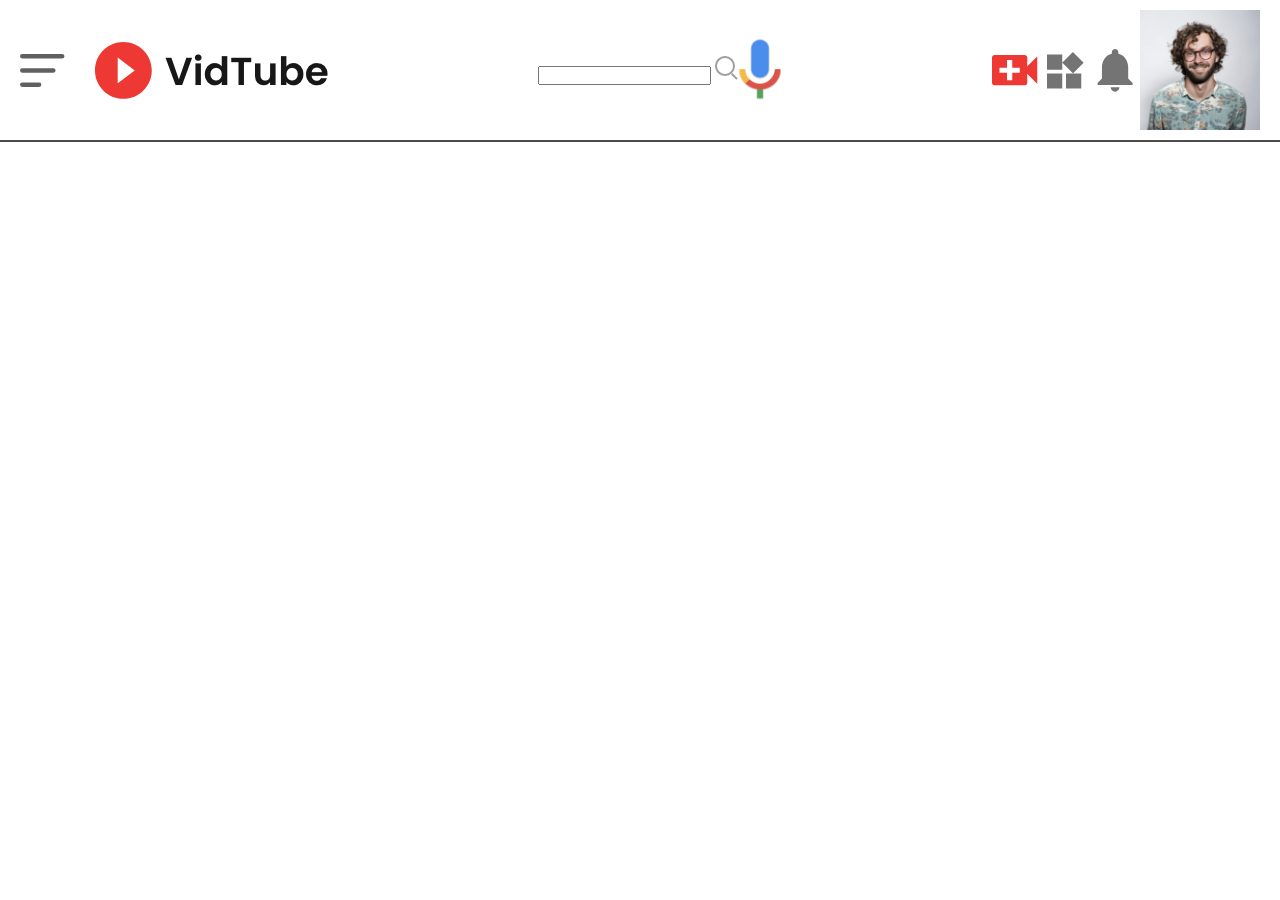
==== index.html @ 32da606e "YouVid" ====
<!doctype html>
<html lang="en">
  <head>
    <meta charset="UTF-8" />
    <meta name="viewport" content="width=device-width, initial-scale=1.0" />
    <title>YouVid</title>
    <link rel="stylesheet" href="./css/main.css" />
  </head>
  <body>
    <div class="container">
      <!-- header -->
      <header>
        <div class="logo">
          <img src="./images/menu.png" alt="" />
          <img src="./images/logo.png" alt="logo" />
        </div>

        <!-- search -->
        <div class="search">
          <div class="search_details">
            <input type="text" />
            <img src="./images/search.png" alt="" />
          </div>
          <img src="./images/voice-search.png" alt="" />
        </div>

        <div class="icons">
          <img src="./images/upload.png" alt="" />
          <img src="./images/more.png" alt="" />
          <img src="./images/notification.png" alt="" />
          <img src="./images/Jack.png" alt="" />
        </div>
      </header>
    </div>

    <script src="./js/app.js"></script>
  </body>
</html>
---- css/main.css ----
* {
  margin: 0;
  padding: 0;
  box-sizing: border-box;
}

.container {
  background-color: #fff;
}

/* Header styling */

header,
header .search,
header .icons,
header .logo {
  display: flex;
  align-items: center;
  justify-content: space-between;
}

header {
  box-shadow: 0 2px 0 0 rgba(0, 0, 0, 0.7);
  padding: 10px 20px;
}

header .logo {
  gap: 30px;
}
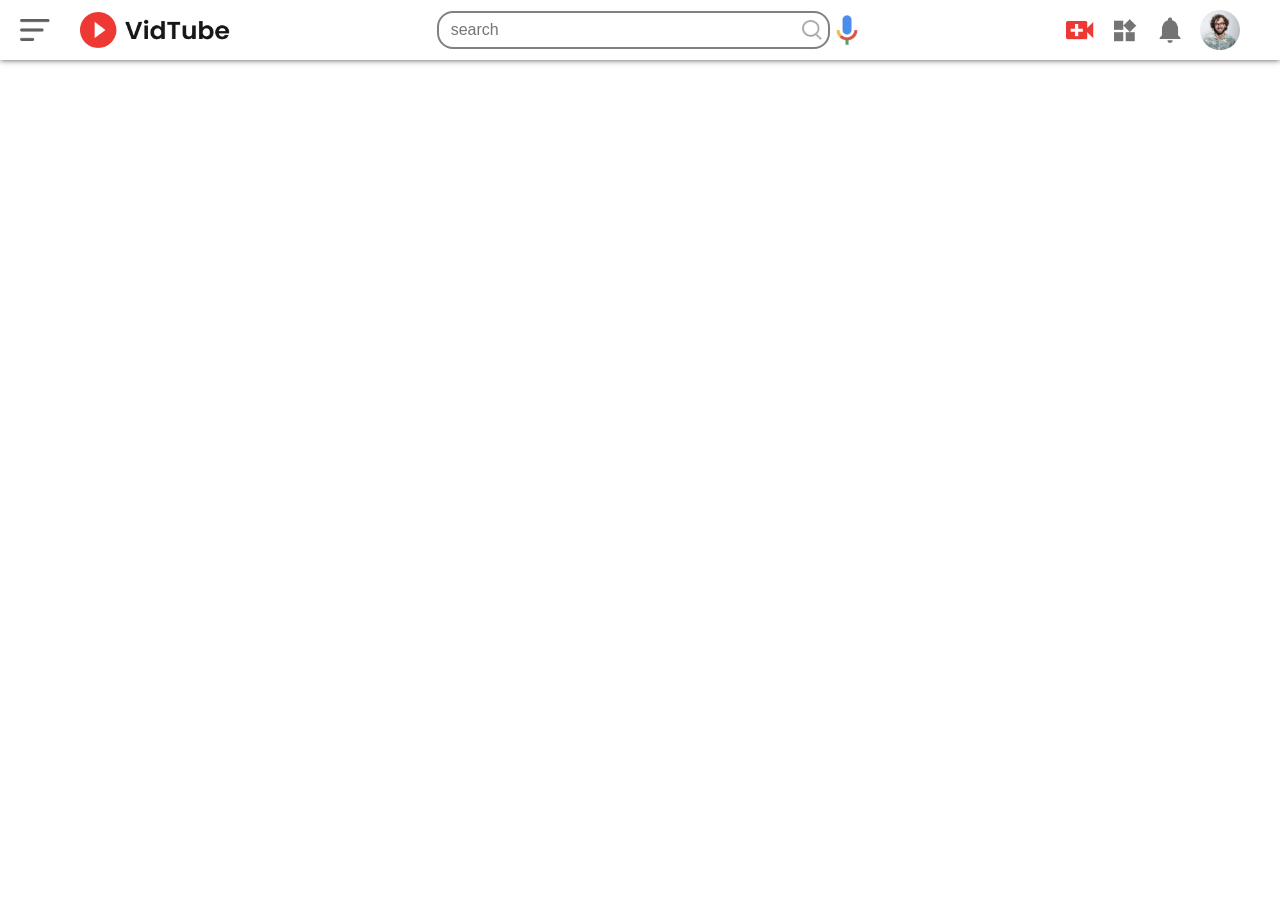
==== commit 8a307de9: "YouVid" ====
--- a/index.html
+++ b/index.html
@@ -11,24 +11,24 @@
       <!-- header -->
       <header>
         <div class="logo">
-          <img src="./images/menu.png" alt="" />
-          <img src="./images/logo.png" alt="logo" />
+          <img src="./images/menu.png" alt="" id="menu" />
+          <img src="./images/logo.png" alt="logo" id="app_logo" />
         </div>
 
         <!-- search -->
         <div class="search">
           <div class="search_details">
-            <input type="text" />
+            <input type="text" placeholder="search" />
             <img src="./images/search.png" alt="" />
           </div>
           <img src="./images/voice-search.png" alt="" />
         </div>
 
         <div class="icons">
-          <img src="./images/upload.png" alt="" />
-          <img src="./images/more.png" alt="" />
-          <img src="./images/notification.png" alt="" />
-          <img src="./images/Jack.png" alt="" />
+          <img src="./images/upload.png" alt="" class="icon_img" />
+          <img src="./images/more.png" alt="" class="icon_img" />
+          <img src="./images/notification.png" alt="" class="icon_img" />
+          <img src="./images/Jack.png" alt="" id="profile_img" />
         </div>
       </header>
     </div>
--- a/css/main.css
+++ b/css/main.css
@@ -20,10 +20,74 @@
 }
 
 header {
-  box-shadow: 0 2px 0 0 rgba(0, 0, 0, 0.7);
+  box-shadow: 0 0 6px 0 rgba(0, 0, 0, 0.7);
   padding: 10px 20px;
 }
 
 header .logo {
   gap: 30px;
 }
+
+.logo #menu {
+  width: 30px;
+  cursor: pointer;
+}
+
+.logo #app_logo {
+  width: 150px;
+  cursor: pointer;
+}
+
+header .search {
+  gap: 6px;
+  width: 34%;
+}
+
+.search .search_details {
+  width: 100%;
+  border: 2px solid grey;
+  border-radius: 16px;
+  display: flex;
+  justify-content: center;
+  align-items: center;
+  padding: 4px 6px;
+}
+
+.search_details input {
+  width: 100%;
+  border: 0;
+  outline: 0;
+  padding: 4px 6px;
+  font-size: 1rem;
+  border-radius: 16px;
+}
+
+.search_details img {
+  width: 20px;
+  cursor: pointer;
+}
+
+.search_details input::placeholder {
+  font-size: 1rem;
+}
+
+.search > img {
+  width: 22px;
+  cursor: pointer;
+}
+
+.icons #profile_img {
+  width: 40px;
+  cursor: pointer;
+  border-radius: 50%;
+}
+
+.icons .icon_img {
+  width: 30px;
+  cursor: pointer;
+}
+
+.icons {
+  gap: 15px;
+  margin-right: 20px;
+}
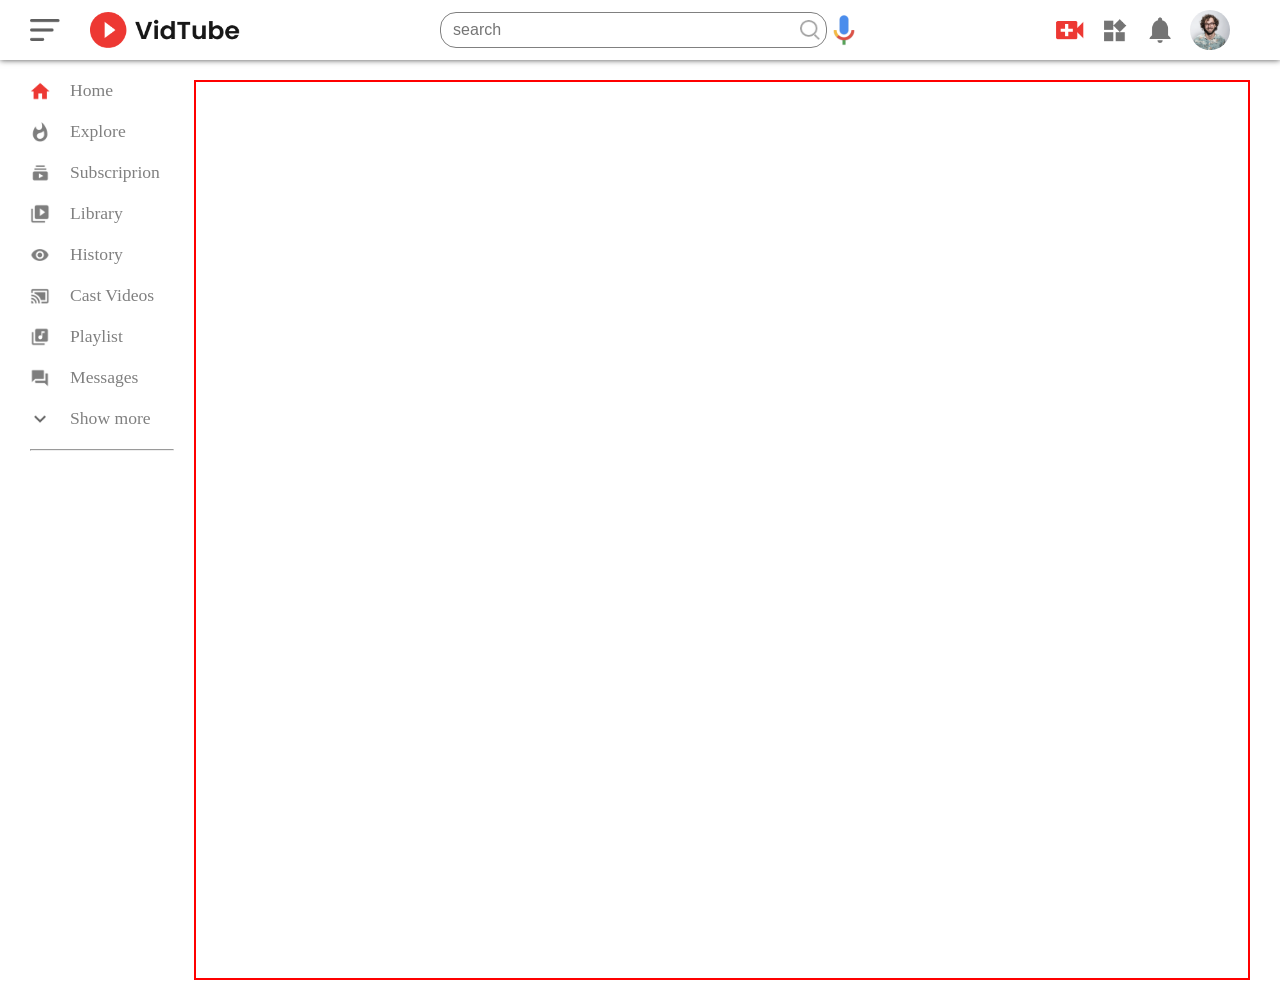
==== commit 85dc5593: "YouVid" ====
--- a/index.html
+++ b/index.html
@@ -18,7 +18,7 @@
         <!-- search -->
         <div class="search">
           <div class="search_details">
-            <input type="text" placeholder="search" />
+            <input type="search" placeholder="search" />
             <img src="./images/search.png" alt="" />
           </div>
           <img src="./images/voice-search.png" alt="" />
@@ -31,6 +31,75 @@
           <img src="./images/Jack.png" alt="" id="profile_img" />
         </div>
       </header>
+
+      <!-- main -->
+      <main>
+        <!-- sidebar -->
+        <aside>
+          <div class="top_side">
+            <ul>
+              <li>
+                <div class="top_side_details">
+                  <img src="./images/home.png" alt="" />
+                  <span>Home</span>
+                </div>
+              </li>
+              <li>
+                <div class="top_side_details">
+                  <img src="./images/explore.png" alt="" />
+                  <span>Explore</span>
+                </div>
+              </li>
+              <li>
+                <div class="top_side_details">
+                  <img src="./images/subscriprion.png" alt="" />
+                  <span>Subscriprion</span>
+                </div>
+              </li>
+              <li>
+                <div class="top_side_details">
+                  <img src="./images/library.png" alt="" />
+                  <span>Library</span>
+                </div>
+              </li>
+              <li>
+                <div class="top_side_details">
+                  <img src="./images/history.png" alt="" />
+                  <span>History</span>
+                </div>
+              </li>
+              <li>
+                <div class="top_side_details">
+                  <img src="./images/cast.png" alt="" />
+                  <span>Cast Videos</span>
+                </div>
+              </li>
+              <li>
+                <div class="top_side_details">
+                  <img src="./images/playlist.png" alt="" />
+                  <span>Playlist</span>
+                </div>
+              </li>
+              <li>
+                <div class="top_side_details">
+                  <img src="./images/messages.png" alt="" />
+                  <span>Messages</span>
+                </div>
+              </li>
+              <li>
+                <div class="top_side_details">
+                  <img src="./images/show-more.png" alt="" />
+                  <span>Show more</span>
+                </div>
+              </li>
+            </ul>
+          </div>
+          <hr />
+          <div class="subscribed"></div>
+        </aside>
+        <!-- video content display -->
+        <section></section>
+      </main>
     </div>
 
     <script src="./js/app.js"></script>
--- a/css/main.css
+++ b/css/main.css
@@ -21,7 +21,8 @@
 
 header {
   box-shadow: 0 0 6px 0 rgba(0, 0, 0, 0.7);
-  padding: 10px 20px;
+  padding: 10px 30px;
+  background-color: #fff;
 }
 
 header .logo {
@@ -45,7 +46,7 @@
 
 .search .search_details {
   width: 100%;
-  border: 2px solid grey;
+  border: 1px solid grey;
   border-radius: 16px;
   display: flex;
   justify-content: center;
@@ -59,7 +60,6 @@
   outline: 0;
   padding: 4px 6px;
   font-size: 1rem;
-  border-radius: 16px;
 }
 
 .search_details img {
@@ -91,3 +91,47 @@
   gap: 15px;
   margin-right: 20px;
 }
+
+/* main content */
+main {
+  display: flex;
+  padding: 10px 30px;
+  gap: 20px;
+  margin-top: 10px;
+}
+/* sidebar */
+aside {
+  flex-basis: 12%;
+  background-color: #fff;
+}
+
+.top_side ul {
+  list-style: none;
+}
+
+.top_side ul li {
+  padding-bottom: 20px;
+}
+
+.top_side_details {
+  display: flex;
+  align-items: center;
+  gap: 20px;
+  cursor: pointer;
+}
+
+.top_side_details > span {
+  font-size: 1.1rem;
+  color: grey;
+}
+
+.top_side .top_side_details > img {
+  width: 20px;
+}
+
+/* video content display */
+section {
+  flex-basis: 88%;
+  border: 2px solid red;
+  height: 100vh;
+}
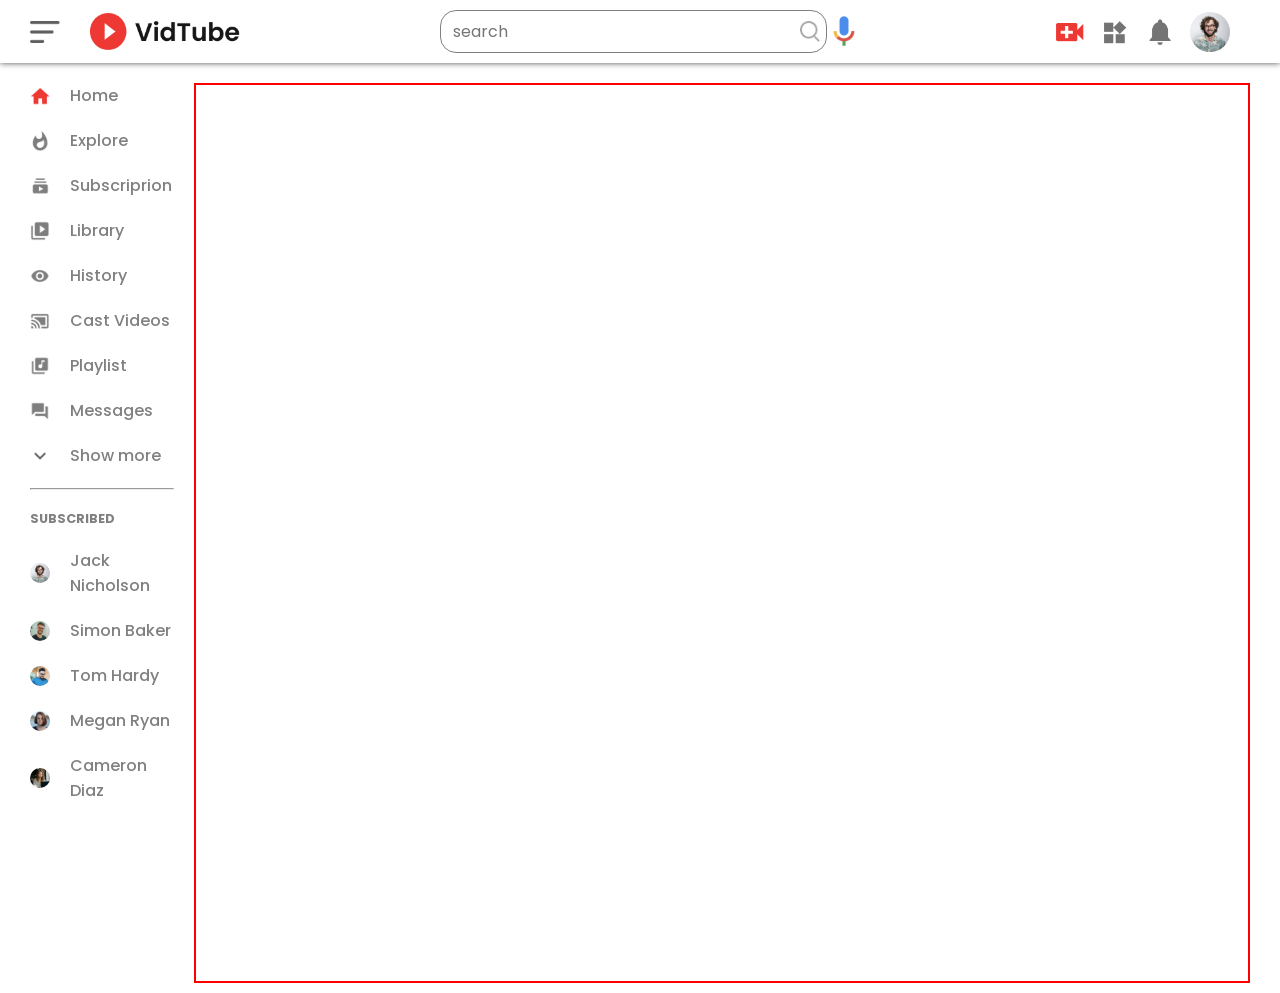
==== commit dd48d6c1: "YouVid" ====
--- a/index.html
+++ b/index.html
@@ -5,6 +5,12 @@
     <meta name="viewport" content="width=device-width, initial-scale=1.0" />
     <title>YouVid</title>
     <link rel="stylesheet" href="./css/main.css" />
+    <link rel="preconnect" href="https://fonts.googleapis.com" />
+    <link rel="preconnect" href="https://fonts.gstatic.com" crossorigin />
+    <link
+      href="https://fonts.googleapis.com/css2?family=Poppins:ital,wght@0,100;0,200;0,300;0,400;0,500;0,600;0,700;0,800;0,900;1,100;1,200;1,300;1,400;1,500;1,600;1,700;1,800;1,900&display=swap"
+      rel="stylesheet"
+    />
   </head>
   <body>
     <div class="container">
@@ -95,7 +101,41 @@
             </ul>
           </div>
           <hr />
-          <div class="subscribed"></div>
+          <div class="top_side subscribed">
+            <p>SUBSCRIBED</p>
+            <ul>
+              <li>
+                <div class="top_side_details">
+                  <img src="./images/Jack.png" alt="" />
+                  <span>Jack Nicholson</span>
+                </div>
+              </li>
+              <li>
+                <div class="top_side_details">
+                  <img src="./images/simon.png" alt="" />
+                  <span>Simon Baker</span>
+                </div>
+              </li>
+              <li>
+                <div class="top_side_details">
+                  <img src="./images/tom.png" alt="" />
+                  <span>Tom Hardy</span>
+                </div>
+              </li>
+              <li>
+                <div class="top_side_details">
+                  <img src="./images/megan.png" alt="" />
+                  <span>Megan Ryan</span>
+                </div>
+              </li>
+              <li>
+                <div class="top_side_details">
+                  <img src="./images/cameron.png" alt="" />
+                  <span>Cameron Diaz</span>
+                </div>
+              </li>
+            </ul>
+          </div>
         </aside>
         <!-- video content display -->
         <section></section>
--- a/css/main.css
+++ b/css/main.css
@@ -2,6 +2,7 @@
   margin: 0;
   padding: 0;
   box-sizing: border-box;
+  font-family: "Poppins", sans-serif;
 }
 
 .container {
@@ -121,12 +122,31 @@
 }
 
 .top_side_details > span {
-  font-size: 1.1rem;
+  font-size: 1rem;
   color: grey;
+  font-weight: 500;
 }
 
 .top_side .top_side_details > img {
   width: 20px;
+}
+
+.subscribed {
+  margin-top: 20px;
+}
+
+.subscribed > ul {
+  margin-top: 20px;
+}
+
+.subscribed > p {
+  font-size: 0.8rem;
+  font-weight: 700;
+  color: gray;
+}
+
+.subscribed ul li img {
+  border-radius: 50%;
 }
 
 /* video content display */
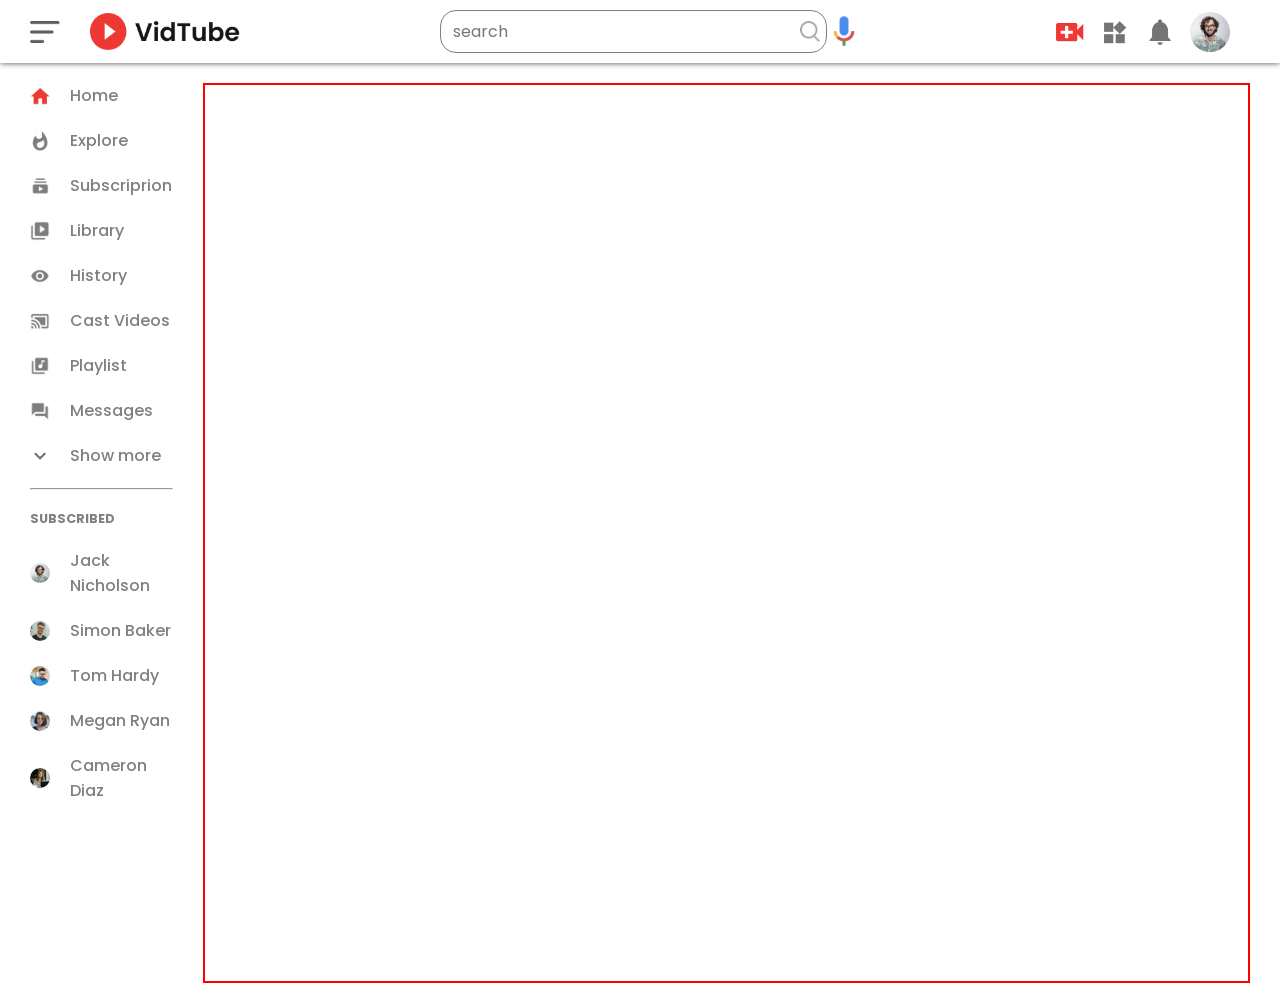
==== commit 5a4a6306: "YouVid" ====
--- a/index.html
+++ b/index.html
@@ -41,104 +41,163 @@
       <!-- main -->
       <main>
         <!-- sidebar -->
-        <aside>
+        <aside class="menu_sidebar">
           <div class="top_side">
             <ul>
               <li>
                 <div class="top_side_details">
                   <img src="./images/home.png" alt="" />
-                  <span>Home</span>
+                  <span class="top_side_details_text">Home</span>
                 </div>
               </li>
               <li>
                 <div class="top_side_details">
                   <img src="./images/explore.png" alt="" />
-                  <span>Explore</span>
+                  <span class="top_side_details_text">Explore</span>
                 </div>
               </li>
               <li>
                 <div class="top_side_details">
                   <img src="./images/subscriprion.png" alt="" />
-                  <span>Subscriprion</span>
+                  <span class="top_side_details_text">Subscriprion</span>
                 </div>
               </li>
               <li>
                 <div class="top_side_details">
                   <img src="./images/library.png" alt="" />
-                  <span>Library</span>
+                  <span class="top_side_details_text">Library</span>
                 </div>
               </li>
               <li>
                 <div class="top_side_details">
                   <img src="./images/history.png" alt="" />
-                  <span>History</span>
+                  <span class="top_side_details_text">History</span>
                 </div>
               </li>
               <li>
                 <div class="top_side_details">
                   <img src="./images/cast.png" alt="" />
-                  <span>Cast Videos</span>
+                  <span class="top_side_details_text">Cast Videos</span>
                 </div>
               </li>
               <li>
                 <div class="top_side_details">
                   <img src="./images/playlist.png" alt="" />
-                  <span>Playlist</span>
+                  <span class="top_side_details_text">Playlist</span>
                 </div>
               </li>
               <li>
                 <div class="top_side_details">
                   <img src="./images/messages.png" alt="" />
-                  <span>Messages</span>
+                  <span class="top_side_details_text">Messages</span>
                 </div>
               </li>
               <li>
                 <div class="top_side_details">
                   <img src="./images/show-more.png" alt="" />
-                  <span>Show more</span>
-                </div>
-              </li>
-            </ul>
-          </div>
+                  <span class="top_side_details_text">Show more</span>
+                </div>
+              </li>
+            </ul>
+          </div>
+
           <hr />
+
           <div class="top_side subscribed">
             <p>SUBSCRIBED</p>
             <ul>
               <li>
                 <div class="top_side_details">
                   <img src="./images/Jack.png" alt="" />
-                  <span>Jack Nicholson</span>
+                  <span class="top_side_details_text">Jack Nicholson</span>
                 </div>
               </li>
               <li>
                 <div class="top_side_details">
                   <img src="./images/simon.png" alt="" />
-                  <span>Simon Baker</span>
+                  <span class="top_side_details_text">Simon Baker</span>
                 </div>
               </li>
               <li>
                 <div class="top_side_details">
                   <img src="./images/tom.png" alt="" />
-                  <span>Tom Hardy</span>
+                  <span class="top_side_details_text">Tom Hardy</span>
                 </div>
               </li>
               <li>
                 <div class="top_side_details">
                   <img src="./images/megan.png" alt="" />
-                  <span>Megan Ryan</span>
+                  <span class="top_side_details_text">Megan Ryan</span>
                 </div>
               </li>
               <li>
                 <div class="top_side_details">
                   <img src="./images/cameron.png" alt="" />
-                  <span>Cameron Diaz</span>
+                  <span class="top_side_details_text">Cameron Diaz</span>
                 </div>
               </li>
             </ul>
           </div>
         </aside>
+        <!-- sidebar menu display responsiveness -->
+        <aside class="menu_sidebar_display" hidden>
+          <div class="top_side responsive_sidebar">
+            <ul>
+              <li>
+                <img src="./images/home.png" alt="" />
+              </li>
+              <li>
+                <img src="./images/explore.png" alt="" />
+              </li>
+              <li>
+                <img src="./images/subscriprion.png" alt="" />
+              </li>
+              <li>
+                <img src="./images/library.png" alt="" />
+              </li>
+              <li>
+                <img src="./images/history.png" alt="" />
+              </li>
+              <li>
+                <img src="./images/cast.png" alt="" />
+              </li>
+              <li>
+                <img src="./images/playlist.png" alt="" />
+              </li>
+              <li>
+                <img src="./images/messages.png" alt="" />
+              </li>
+              <li>
+                <img src="./images/show-more.png" alt="" />
+              </li>
+            </ul>
+          </div>
+
+          <hr />
+
+          <div class="top_side subscribed">
+            <ul class="subscried_responsive">
+              <li>
+                <img src="./images/Jack.png" alt="" />
+              </li>
+              <li>
+                <img src="./images/simon.png" alt="" />
+              </li>
+              <li>
+                <img src="./images/tom.png" alt="" />
+              </li>
+              <li>
+                <img src="./images/megan.png" alt="" />
+              </li>
+              <li>
+                <img src="./images/cameron.png" alt="" />
+              </li>
+            </ul>
+          </div>
+        </aside>
+
         <!-- video content display -->
-        <section></section>
+        <section class="video_section"></section>
       </main>
     </div>
 
--- a/css/main.css
+++ b/css/main.css
@@ -97,7 +97,7 @@
 main {
   display: flex;
   padding: 10px 30px;
-  gap: 20px;
+  gap: 30px;
   margin-top: 10px;
 }
 /* sidebar */
@@ -149,9 +149,29 @@
   border-radius: 50%;
 }
 
+/* responsive sidebar */
+.menu_sidebar.menu_display {
+  display: none;
+}
+
+.menu_sidebar_display.menu_display {
+  flex-basis: 1%;
+  display: block;
+}
+
+.responsive_sidebar ul li > img,
+.subscried_responsive li > img {
+  width: 20px;
+  cursor: pointer;
+}
+
 /* video content display */
 section {
   flex-basis: 88%;
   border: 2px solid red;
   height: 100vh;
 }
+
+.video_section.menu_display {
+  flex-basis: 97%;
+}
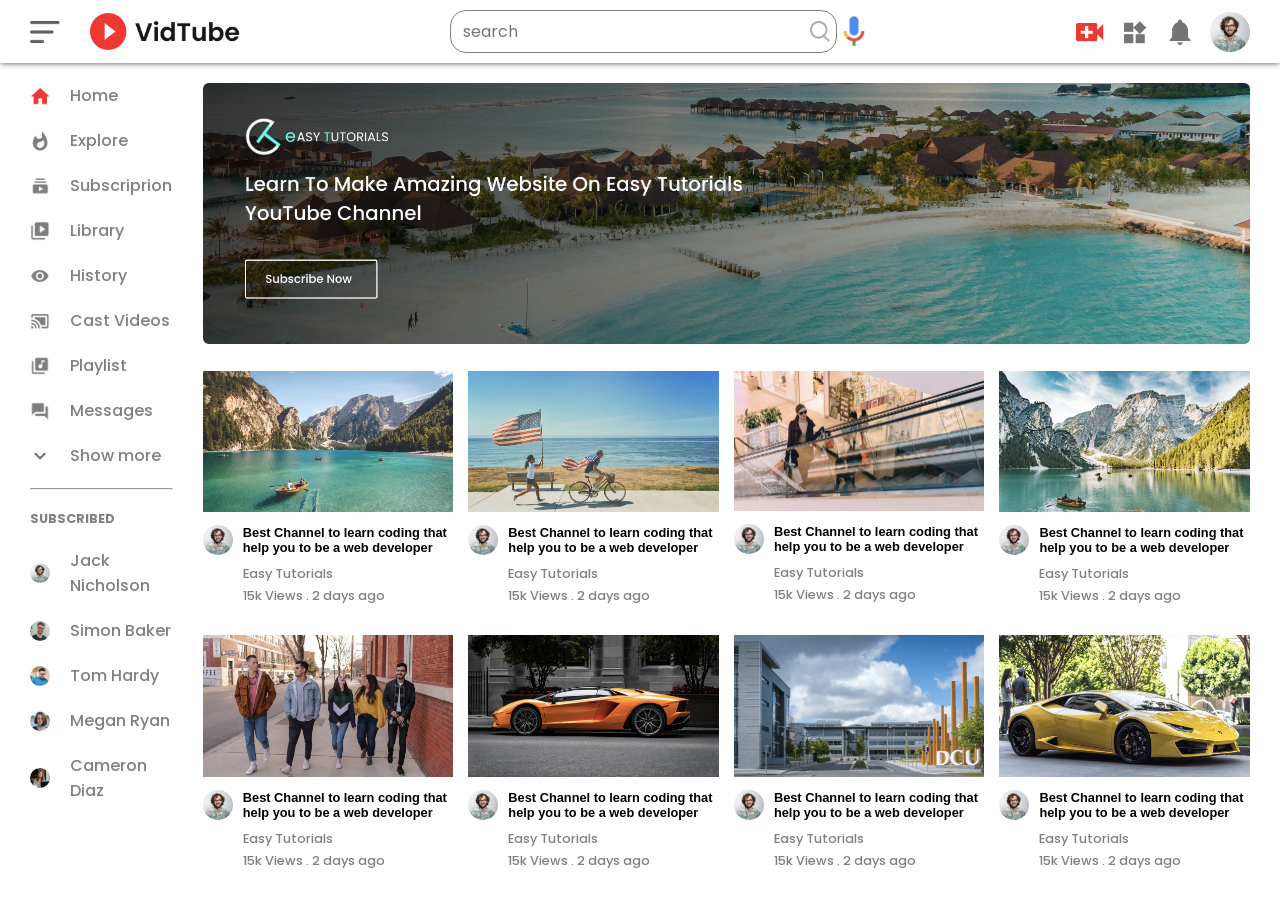
==== commit 843db68a: "YouVid" ====
--- a/index.html
+++ b/index.html
@@ -139,6 +139,7 @@
             </ul>
           </div>
         </aside>
+
         <!-- sidebar menu display responsiveness -->
         <aside class="menu_sidebar_display" hidden>
           <div class="top_side responsive_sidebar">
@@ -197,7 +198,173 @@
         </aside>
 
         <!-- video content display -->
-        <section class="video_section"></section>
+        <section class="video_section">
+          <a href="#"
+            ><img src="./images/banner.png" alt="" class="banner"
+          /></a>
+
+          <div class="video_category">
+            <!-- thumbnail 1 -->
+            <div class="video_cat_details">
+              <a href="#"><img src="./images/thumbnail1.png" alt="" /></a>
+
+              <div class="video_cat_caption">
+                <img src="./images/Jack.png" alt="" />
+
+                <div class="video_cat_caption_details">
+                  <a href="#">
+                    <p>
+                      Best Channel to learn coding that help you to be a web
+                      developer
+                    </p>
+                  </a>
+                  <span>Easy Tutorials</span>
+                  <span>15k Views . 2 days ago</span>
+                </div>
+              </div>
+            </div>
+
+            <!-- thumbnail 2 -->
+            <div class="video_cat_details">
+              <a href="#"><img src="./images/thumbnail2.png" alt="" /></a>
+
+              <div class="video_cat_caption">
+                <img src="./images/Jack.png" alt="" />
+
+                <div class="video_cat_caption_details">
+                  <a href="#">
+                    <p>
+                      Best Channel to learn coding that help you to be a web
+                      developer
+                    </p>
+                  </a>
+                  <span>Easy Tutorials</span>
+                  <span>15k Views . 2 days ago</span>
+                </div>
+              </div>
+            </div>
+
+            <!-- thumbnail 3 -->
+            <div class="video_cat_details">
+              <a href="#"><img src="./images/thumbnail3.png" alt="" /></a>
+
+              <div class="video_cat_caption">
+                <img src="./images/Jack.png" alt="" />
+
+                <div class="video_cat_caption_details">
+                  <a href="#">
+                    <p>
+                      Best Channel to learn coding that help you to be a web
+                      developer
+                    </p>
+                  </a>
+                  <span>Easy Tutorials</span>
+                  <span>15k Views . 2 days ago</span>
+                </div>
+              </div>
+            </div>
+
+            <!-- thumbnail 4 -->
+            <div class="video_cat_details">
+              <a href="#"><img src="./images/thumbnail4.png" alt="" /></a>
+
+              <div class="video_cat_caption">
+                <img src="./images/Jack.png" alt="" />
+
+                <div class="video_cat_caption_details">
+                  <a href="#">
+                    <p>
+                      Best Channel to learn coding that help you to be a web
+                      developer
+                    </p>
+                  </a>
+                  <span>Easy Tutorials</span>
+                  <span>15k Views . 2 days ago</span>
+                </div>
+              </div>
+            </div>
+
+            <!-- thumbnail 5 -->
+            <div class="video_cat_details">
+              <a href="#"><img src="./images/thumbnail5.png" alt="" /></a>
+
+              <div class="video_cat_caption">
+                <img src="./images/Jack.png" alt="" />
+
+                <div class="video_cat_caption_details">
+                  <a href="#">
+                    <p>
+                      Best Channel to learn coding that help you to be a web
+                      developer
+                    </p>
+                  </a>
+                  <span>Easy Tutorials</span>
+                  <span>15k Views . 2 days ago</span>
+                </div>
+              </div>
+            </div>
+
+            <!-- thumbnail 6 -->
+            <div class="video_cat_details">
+              <a href="#"><img src="./images/thumbnail6.png" alt="" /></a>
+
+              <div class="video_cat_caption">
+                <img src="./images/Jack.png" alt="" />
+
+                <div class="video_cat_caption_details">
+                  <a href="#">
+                    <p>
+                      Best Channel to learn coding that help you to be a web
+                      developer
+                    </p>
+                  </a>
+                  <span>Easy Tutorials</span>
+                  <span>15k Views . 2 days ago</span>
+                </div>
+              </div>
+            </div>
+
+            <!-- thumbnail 7 -->
+            <div class="video_cat_details">
+              <a href="#"><img src="./images/thumbnail7.png" alt="" /></a>
+
+              <div class="video_cat_caption">
+                <img src="./images/Jack.png" alt="" />
+
+                <div class="video_cat_caption_details">
+                  <a href="#">
+                    <p>
+                      Best Channel to learn coding that help you to be a web
+                      developer
+                    </p>
+                  </a>
+                  <span>Easy Tutorials</span>
+                  <span>15k Views . 2 days ago</span>
+                </div>
+              </div>
+            </div>
+
+            <!-- thumbnail 8 -->
+            <div class="video_cat_details">
+              <a href="#"><img src="./images/thumbnail8.png" alt="" /></a>
+
+              <div class="video_cat_caption">
+                <img src="./images/Jack.png" alt="" />
+
+                <div class="video_cat_caption_details">
+                  <a href="#">
+                    <p>
+                      Best Channel to learn coding that help you to be a web
+                      developer
+                    </p>
+                  </a>
+                  <span>Easy Tutorials</span>
+                  <span>15k Views . 2 days ago</span>
+                </div>
+              </div>
+            </div>
+          </div>
+        </section>
       </main>
     </div>
 
--- a/css/main.css
+++ b/css/main.css
@@ -90,7 +90,6 @@
 
 .icons {
   gap: 15px;
-  margin-right: 20px;
 }
 
 /* main content */
@@ -168,10 +167,63 @@
 /* video content display */
 section {
   flex-basis: 88%;
-  border: 2px solid red;
-  height: 100vh;
-}
-
+}
+
+.banner {
+  width: 100%;
+  cursor: pointer;
+}
+
+section .video_category {
+  margin-top: 20px;
+  display: grid;
+  grid-template-columns: repeat(4, 1fr);
+  gap: 15px;
+}
+
+.video_cat_details {
+  padding-bottom: 15px;
+}
+
+.video_category .video_cat_details a > img {
+  width: 100%;
+  cursor: pointer;
+}
+
+.video_cat_details .video_cat_caption {
+  display: flex;
+  justify-content: center;
+  margin-top: 6px;
+  gap: 10px;
+  cursor: pointer;
+}
+
+.video_cat_caption > img {
+  border-radius: 50%;
+  width: 30px;
+  height: 30px;
+}
+
+.video_cat_caption .video_cat_caption_details a {
+    text-decoration: none;
+}
+
+.video_cat_caption .video_cat_caption_details a > p {
+  color: #000;
+  font-weight: 600;
+  font-size: 0.8rem;
+  margin-bottom: 10px;
+}
+
+.video_cat_caption .video_cat_caption_details span {
+  color: gray;
+  font-size: 0.8rem;
+  display: block;
+  margin-top: 4px;
+  font-weight: 500;
+}
+
+/* video content responsivess */
 .video_section.menu_display {
   flex-basis: 97%;
 }
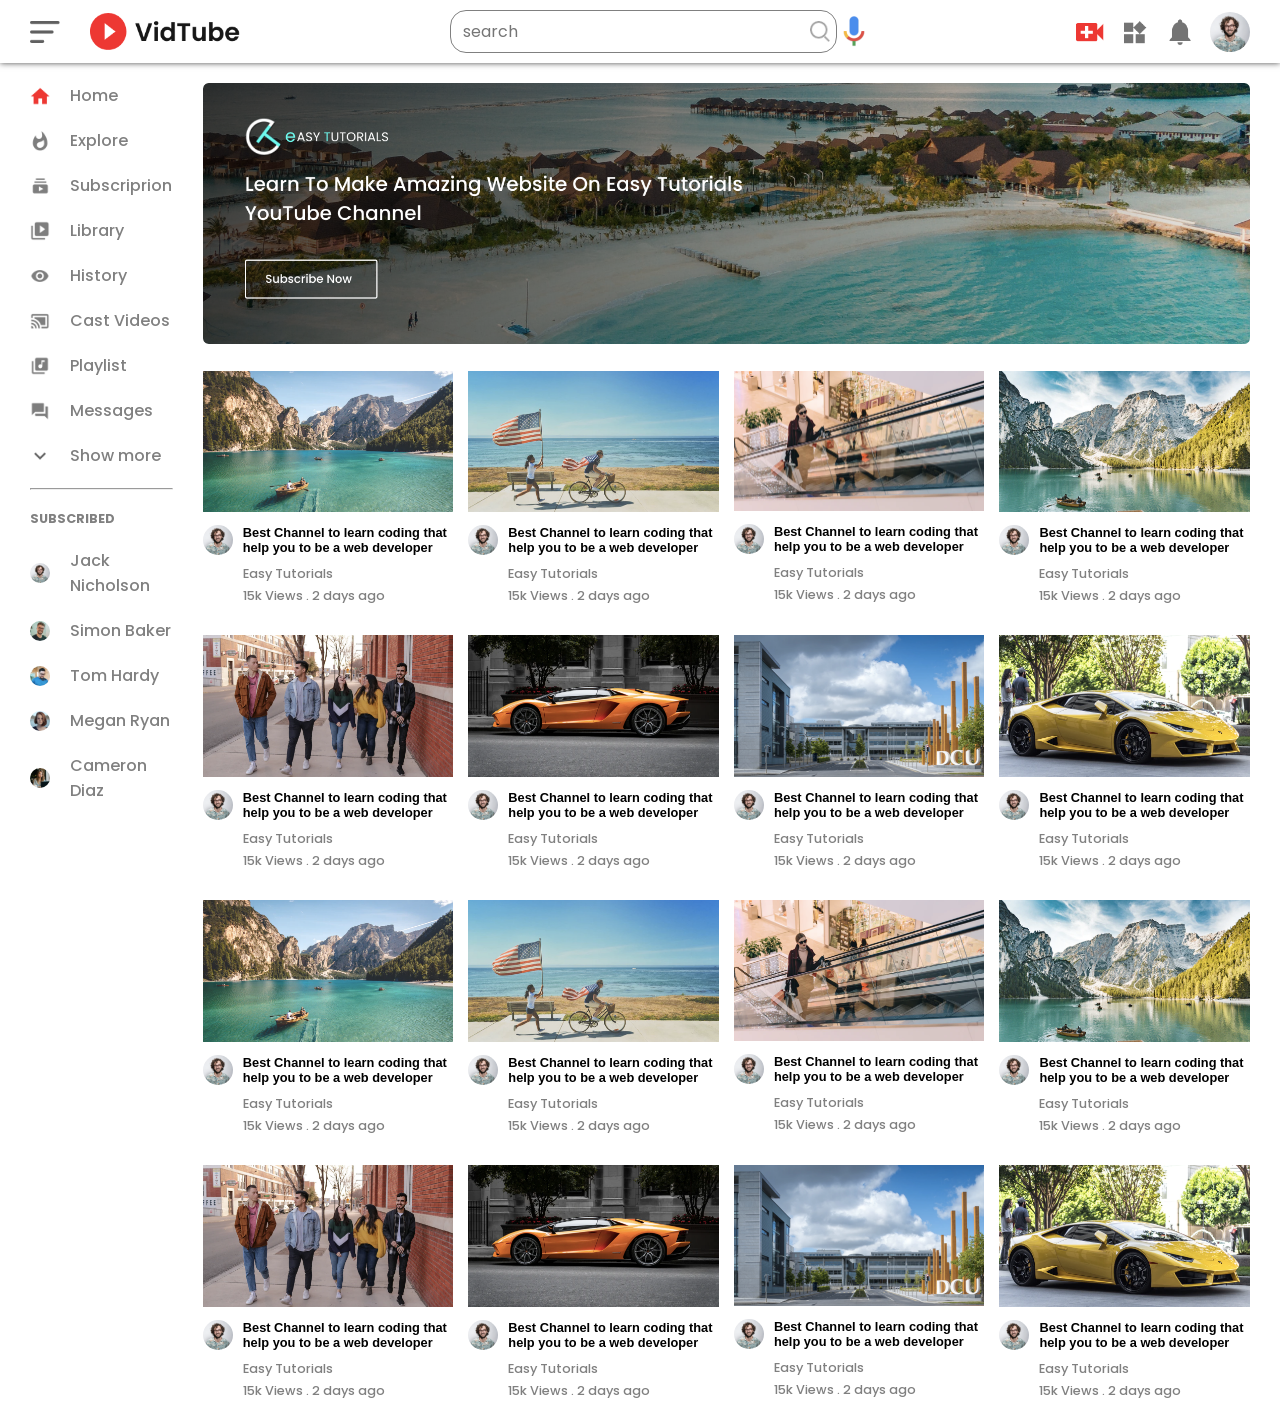
==== commit 463cc71c: "YouVid" ====
--- a/index.html
+++ b/index.html
@@ -363,6 +363,166 @@
                 </div>
               </div>
             </div>
+
+            <!-- thumbnail 1 -->
+            <div class="video_cat_details">
+              <a href="#"><img src="./images/thumbnail1.png" alt="" /></a>
+
+              <div class="video_cat_caption">
+                <img src="./images/Jack.png" alt="" />
+
+                <div class="video_cat_caption_details">
+                  <a href="#">
+                    <p>
+                      Best Channel to learn coding that help you to be a web
+                      developer
+                    </p>
+                  </a>
+                  <span>Easy Tutorials</span>
+                  <span>15k Views . 2 days ago</span>
+                </div>
+              </div>
+            </div>
+
+            <!-- thumbnail 2 -->
+            <div class="video_cat_details">
+              <a href="#"><img src="./images/thumbnail2.png" alt="" /></a>
+
+              <div class="video_cat_caption">
+                <img src="./images/Jack.png" alt="" />
+
+                <div class="video_cat_caption_details">
+                  <a href="#">
+                    <p>
+                      Best Channel to learn coding that help you to be a web
+                      developer
+                    </p>
+                  </a>
+                  <span>Easy Tutorials</span>
+                  <span>15k Views . 2 days ago</span>
+                </div>
+              </div>
+            </div>
+
+            <!-- thumbnail 3 -->
+            <div class="video_cat_details">
+              <a href="#"><img src="./images/thumbnail3.png" alt="" /></a>
+
+              <div class="video_cat_caption">
+                <img src="./images/Jack.png" alt="" />
+
+                <div class="video_cat_caption_details">
+                  <a href="#">
+                    <p>
+                      Best Channel to learn coding that help you to be a web
+                      developer
+                    </p>
+                  </a>
+                  <span>Easy Tutorials</span>
+                  <span>15k Views . 2 days ago</span>
+                </div>
+              </div>
+            </div>
+
+            <!-- thumbnail 4 -->
+            <div class="video_cat_details">
+              <a href="#"><img src="./images/thumbnail4.png" alt="" /></a>
+
+              <div class="video_cat_caption">
+                <img src="./images/Jack.png" alt="" />
+
+                <div class="video_cat_caption_details">
+                  <a href="#">
+                    <p>
+                      Best Channel to learn coding that help you to be a web
+                      developer
+                    </p>
+                  </a>
+                  <span>Easy Tutorials</span>
+                  <span>15k Views . 2 days ago</span>
+                </div>
+              </div>
+            </div>
+
+            <!-- thumbnail 5 -->
+            <div class="video_cat_details">
+              <a href="#"><img src="./images/thumbnail5.png" alt="" /></a>
+
+              <div class="video_cat_caption">
+                <img src="./images/Jack.png" alt="" />
+
+                <div class="video_cat_caption_details">
+                  <a href="#">
+                    <p>
+                      Best Channel to learn coding that help you to be a web
+                      developer
+                    </p>
+                  </a>
+                  <span>Easy Tutorials</span>
+                  <span>15k Views . 2 days ago</span>
+                </div>
+              </div>
+            </div>
+
+            <!-- thumbnail 6 -->
+            <div class="video_cat_details">
+              <a href="#"><img src="./images/thumbnail6.png" alt="" /></a>
+
+              <div class="video_cat_caption">
+                <img src="./images/Jack.png" alt="" />
+
+                <div class="video_cat_caption_details">
+                  <a href="#">
+                    <p>
+                      Best Channel to learn coding that help you to be a web
+                      developer
+                    </p>
+                  </a>
+                  <span>Easy Tutorials</span>
+                  <span>15k Views . 2 days ago</span>
+                </div>
+              </div>
+            </div>
+
+            <!-- thumbnail 7 -->
+            <div class="video_cat_details">
+              <a href="#"><img src="./images/thumbnail7.png" alt="" /></a>
+
+              <div class="video_cat_caption">
+                <img src="./images/Jack.png" alt="" />
+
+                <div class="video_cat_caption_details">
+                  <a href="#">
+                    <p>
+                      Best Channel to learn coding that help you to be a web
+                      developer
+                    </p>
+                  </a>
+                  <span>Easy Tutorials</span>
+                  <span>15k Views . 2 days ago</span>
+                </div>
+              </div>
+            </div>
+
+            <!-- thumbnail 8 -->
+            <div class="video_cat_details">
+              <a href="#"><img src="./images/thumbnail8.png" alt="" /></a>
+
+              <div class="video_cat_caption">
+                <img src="./images/Jack.png" alt="" />
+
+                <div class="video_cat_caption_details">
+                  <a href="#">
+                    <p>
+                      Best Channel to learn coding that help you to be a web
+                      developer
+                    </p>
+                  </a>
+                  <span>Easy Tutorials</span>
+                  <span>15k Views . 2 days ago</span>
+                </div>
+              </div>
+            </div>
           </div>
         </section>
       </main>
--- a/css/main.css
+++ b/css/main.css
@@ -24,6 +24,9 @@
   box-shadow: 0 0 6px 0 rgba(0, 0, 0, 0.7);
   padding: 10px 30px;
   background-color: #fff;
+  position: sticky;
+  top: 0;
+  z-index: 9999;
 }
 
 header .logo {
@@ -103,6 +106,9 @@
 aside {
   flex-basis: 12%;
   background-color: #fff;
+  top: 70px;
+  position: sticky;
+  align-self: flex-start;
 }
 
 .top_side ul {
@@ -167,6 +173,9 @@
 /* video content display */
 section {
   flex-basis: 88%;
+  position: sticky;
+  top: 70px;
+  align-self: flex-start;
 }
 
 .banner {
@@ -205,7 +214,7 @@
 }
 
 .video_cat_caption .video_cat_caption_details a {
-    text-decoration: none;
+  text-decoration: none;
 }
 
 .video_cat_caption .video_cat_caption_details a > p {
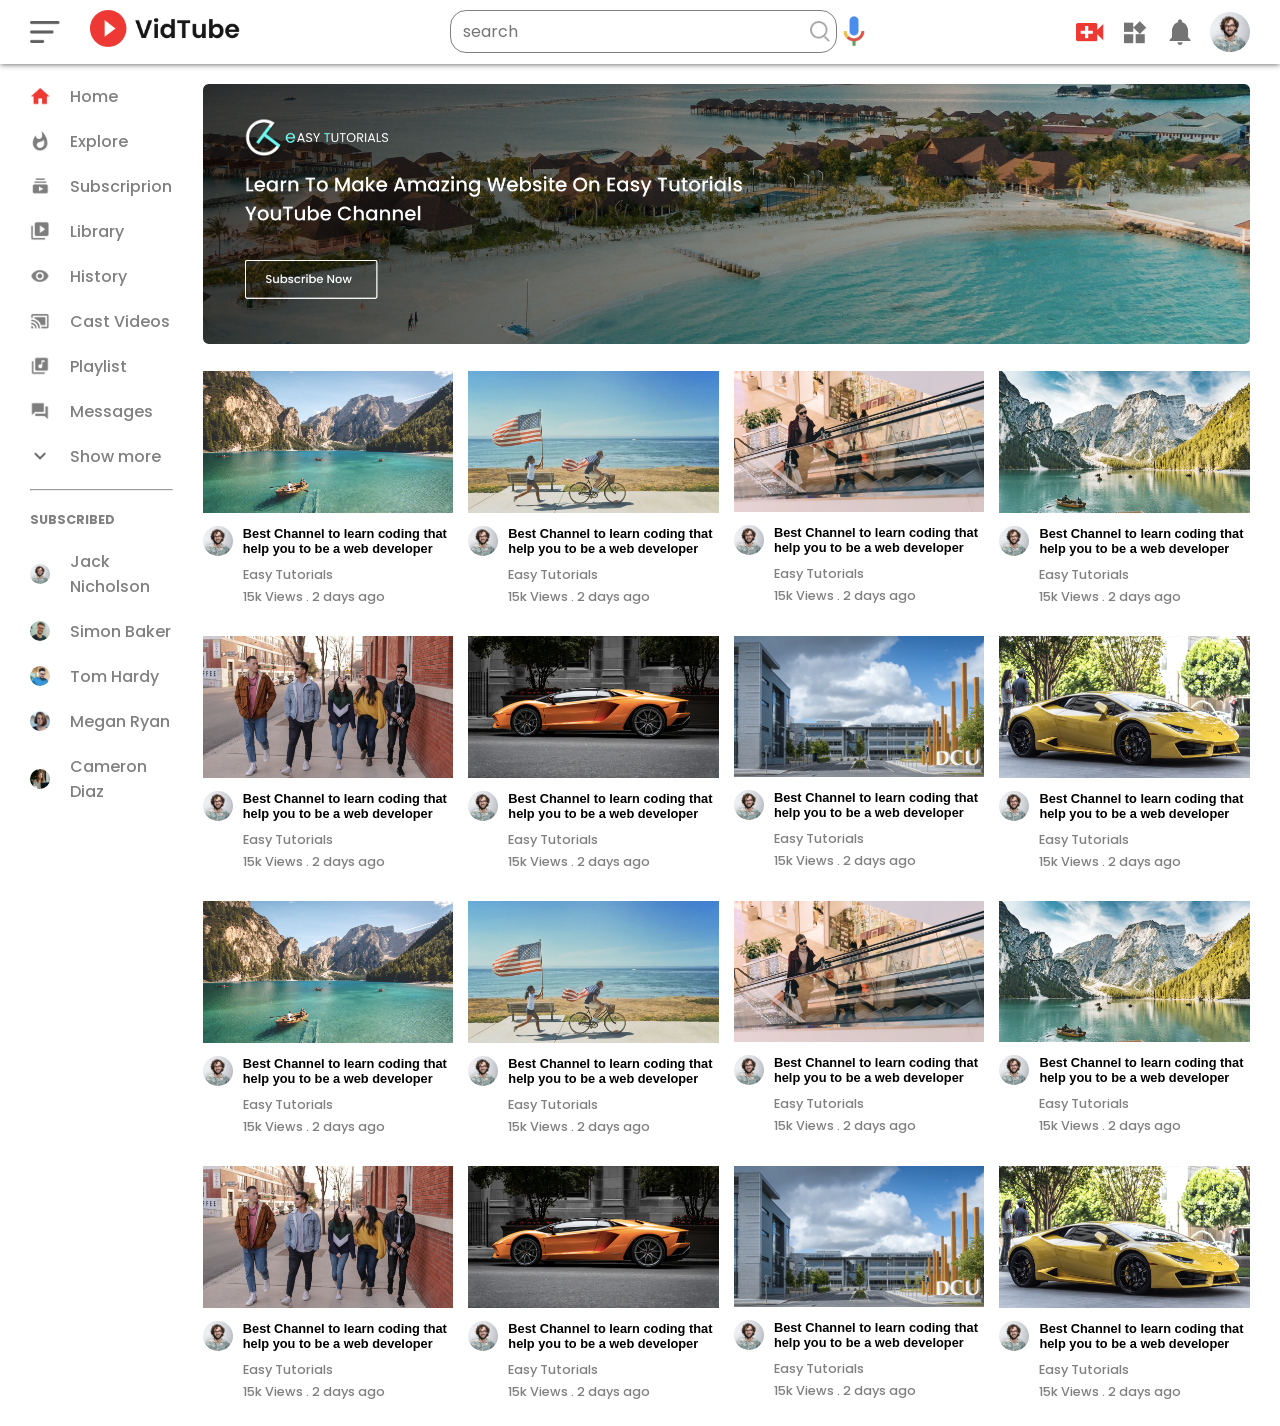
==== commit d6de004d: "YouVid" ====
--- a/index.html
+++ b/index.html
@@ -18,7 +18,7 @@
       <header>
         <div class="logo">
           <img src="./images/menu.png" alt="" id="menu" />
-          <img src="./images/logo.png" alt="logo" id="app_logo" />
+          <a href="./index.html"><img src="./images/logo.png" alt="logo" id="app_logo" /></a>
         </div>
 
         <!-- search -->
@@ -206,13 +206,15 @@
           <div class="video_category">
             <!-- thumbnail 1 -->
             <div class="video_cat_details">
-              <a href="#"><img src="./images/thumbnail1.png" alt="" /></a>
-
-              <div class="video_cat_caption">
-                <img src="./images/Jack.png" alt="" />
-
-                <div class="video_cat_caption_details">
-                  <a href="#">
+              <a href="./pages/video.html"
+                ><img src="./images/thumbnail1.png" alt=""
+              /></a>
+
+              <div class="video_cat_caption">
+                <img src="./images/Jack.png" alt="" />
+
+                <div class="video_cat_caption_details">
+                  <a href="./pages/video.html">
                     <p>
                       Best Channel to learn coding that help you to be a web
                       developer
